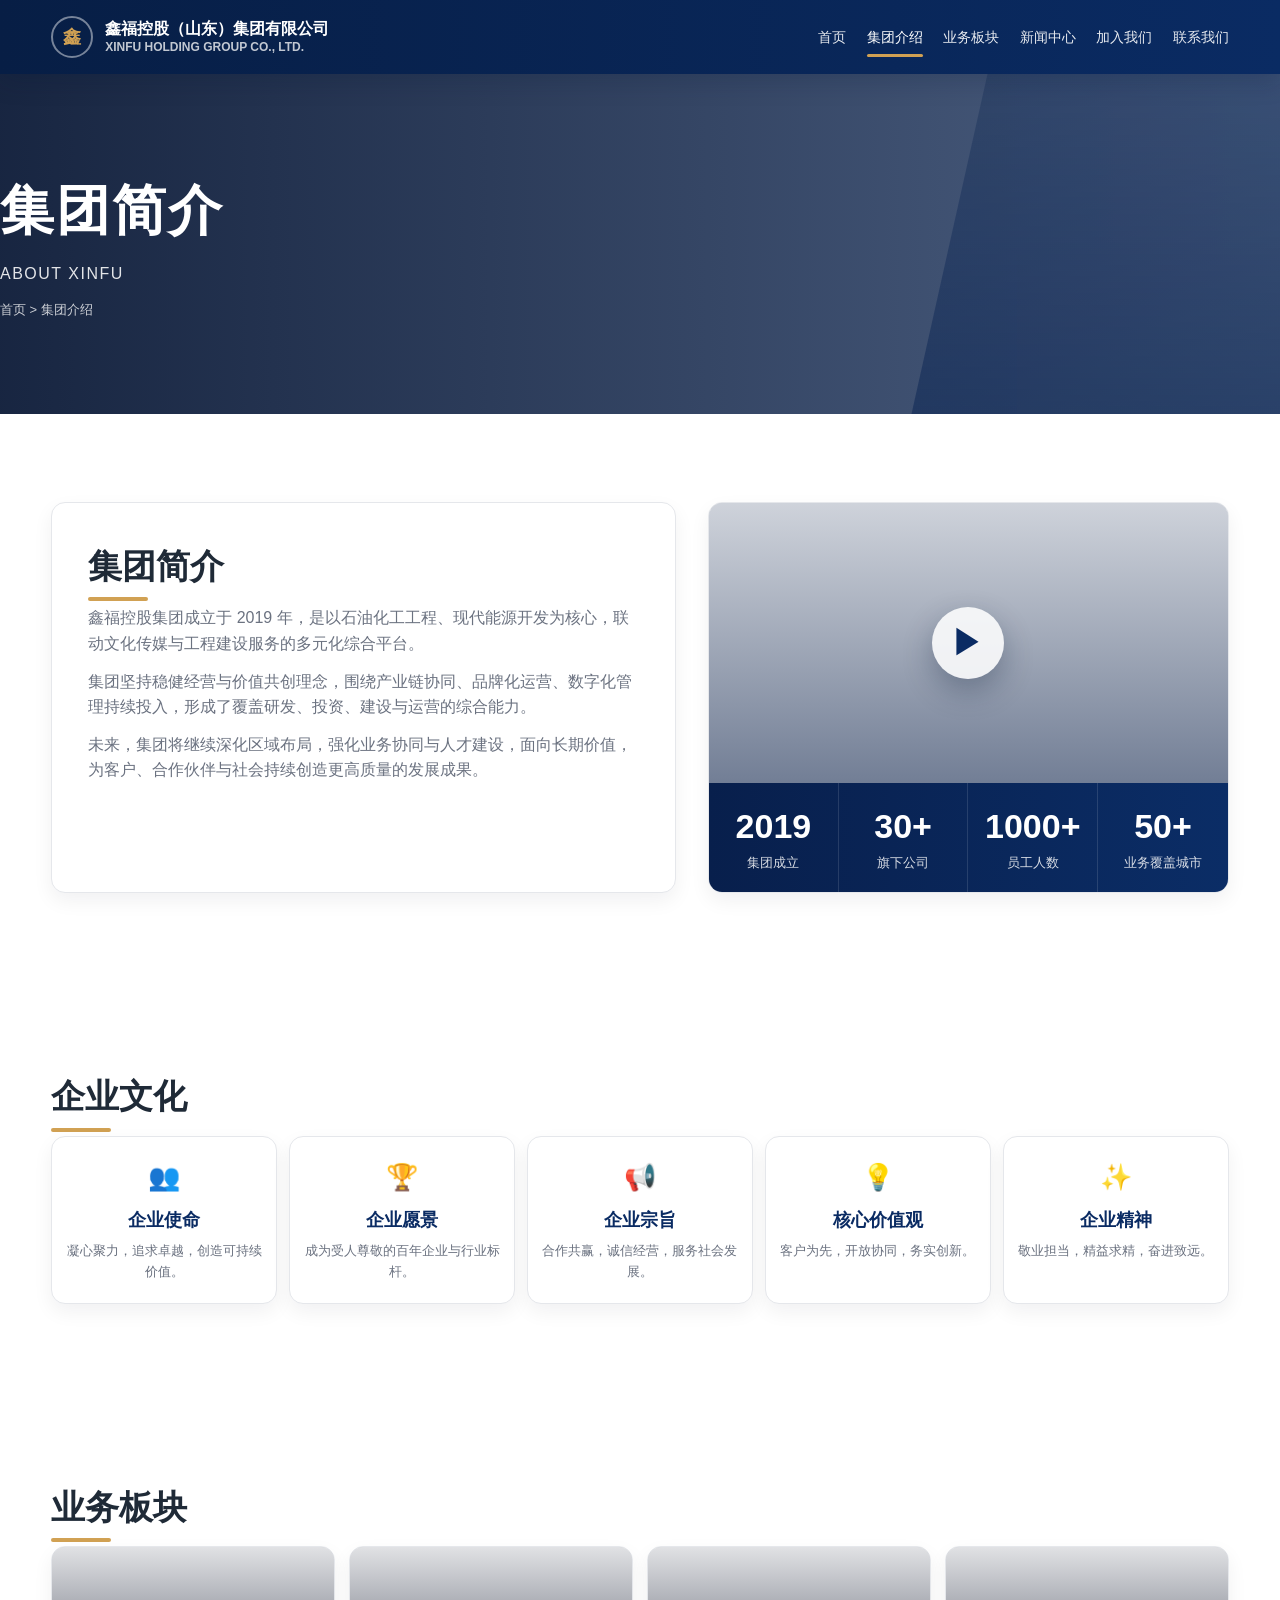
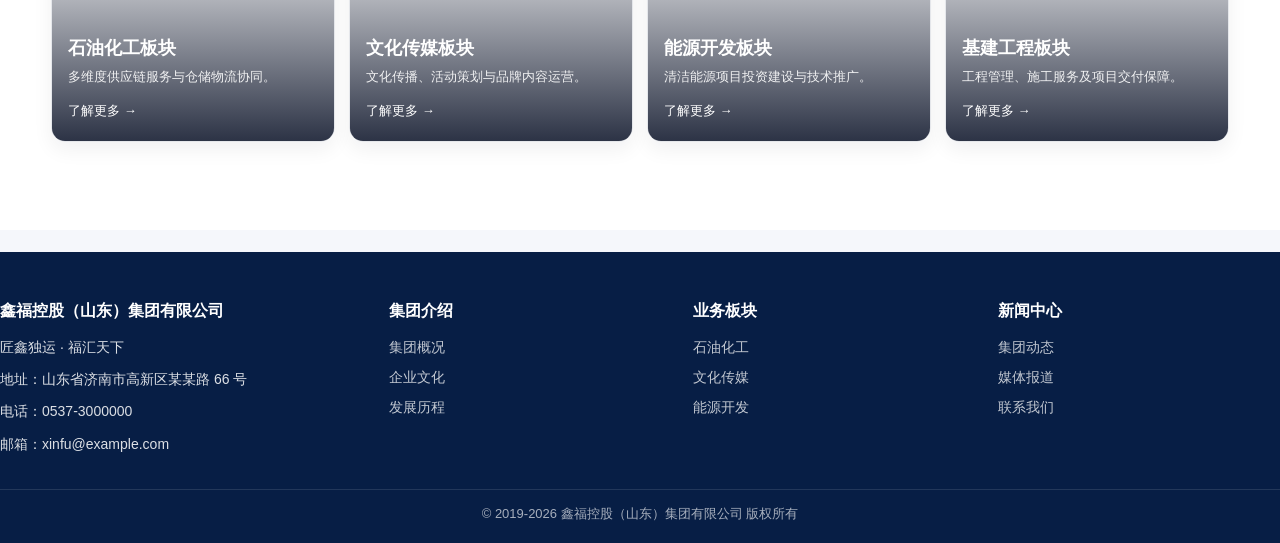
==== about.html @ ae6a4fbf "feat: add dedicated about page with responsive animations Co-authored-by: 15034068073 <15034068073@u" ====
<!DOCTYPE html>
<html lang="zh-CN">
  <head>
    <meta charset="UTF-8" />
    <meta name="viewport" content="width=device-width, initial-scale=1.0" />
    <title>集团介绍 - 鑫福控股（山东）集团有限公司</title>
    <meta
      name="description"
      content="鑫福控股集团介绍页面，包含集团简介、企业文化与业务板块展示。"
    />
    <link rel="stylesheet" href="./css/common.css" />
    <link rel="stylesheet" href="./css/about.css" />
  </head>
  <body>
    <header class="site-header">
      <div class="container header-inner">
        <a class="brand" href="./index.html">
          <div class="brand-mark">鑫</div>
          <div class="brand-text">
            鑫福控股（山东）集团有限公司
            <small>XINFU HOLDING GROUP CO., LTD.</small>
          </div>
        </a>
        <nav class="main-nav" aria-label="主导航">
          <ul>
            <li><a href="./index.html">首页</a></li>
            <li><a class="is-active" href="./about.html">集团介绍</a></li>
            <li><a href="./index.html#business">业务板块</a></li>
            <li><a href="./index.html#news">新闻中心</a></li>
            <li><a href="./index.html#contact">加入我们</a></li>
            <li><a href="./index.html#contact">联系我们</a></li>
          </ul>
        </nav>
      </div>
    </header>

    <main class="about-main">
      <section class="about-hero">
        <div class="container about-hero-inner">
          <h1>集团简介</h1>
          <p>ABOUT XINFU</p>
          <div class="breadcrumb">首页 &gt; 集团介绍</div>
        </div>
      </section>

      <section class="section">
        <div class="container about-profile">
          <article class="card about-copy reveal">
            <h2>集团简介</h2>
            <p>
              鑫福控股集团成立于 2019 年，是以石油化工工程、现代能源开发为核心，联动文化传媒与工程建设服务的多元化综合平台。
            </p>
            <p>
              集团坚持稳健经营与价值共创理念，围绕产业链协同、品牌化运营、数字化管理持续投入，形成了覆盖研发、投资、建设与运营的综合能力。
            </p>
            <p>
              未来，集团将继续深化区域布局，强化业务协同与人才建设，面向长期价值，为客户、合作伙伴与社会持续创造更高质量的发展成果。
            </p>
          </article>

          <aside class="card about-media reveal">
            <div class="video-panel">
              <button class="play-button" type="button" aria-label="播放视频">▶</button>
            </div>
            <ul class="profile-stats">
              <li>
                <strong data-counter="2019">0</strong>
                <span>集团成立</span>
              </li>
              <li>
                <strong data-counter="30" data-suffix="+">0</strong>
                <span>旗下公司</span>
              </li>
              <li>
                <strong data-counter="1000" data-suffix="+">0</strong>
                <span>员工人数</span>
              </li>
              <li>
                <strong data-counter="50" data-suffix="+">0</strong>
                <span>业务覆盖城市</span>
              </li>
            </ul>
          </aside>
        </div>
      </section>

      <section class="section">
        <div class="container">
          <h2 class="about-section-title reveal">企业文化</h2>
          <div class="culture-grid">
            <article class="card culture-item reveal">
              <div class="culture-icon">👥</div>
              <h3>企业使命</h3>
              <p>凝心聚力，追求卓越，创造可持续价值。</p>
            </article>
            <article class="card culture-item reveal">
              <div class="culture-icon">🏆</div>
              <h3>企业愿景</h3>
              <p>成为受人尊敬的百年企业与行业标杆。</p>
            </article>
            <article class="card culture-item reveal">
              <div class="culture-icon">📢</div>
              <h3>企业宗旨</h3>
              <p>合作共赢，诚信经营，服务社会发展。</p>
            </article>
            <article class="card culture-item reveal">
              <div class="culture-icon">💡</div>
              <h3>核心价值观</h3>
              <p>客户为先，开放协同，务实创新。</p>
            </article>
            <article class="card culture-item reveal">
              <div class="culture-icon">✨</div>
              <h3>企业精神</h3>
              <p>敬业担当，精益求精，奋进致远。</p>
            </article>
          </div>
        </div>
      </section>

      <section id="business" class="section">
        <div class="container">
          <h2 class="about-section-title reveal">业务板块</h2>
          <div class="about-business-grid">
            <article class="card about-business-card oil reveal">
              <div class="content">
                <h3>石油化工板块</h3>
                <p>多维度供应链服务与仓储物流协同。</p>
                <a href="#">了解更多 →</a>
              </div>
            </article>
            <article class="card about-business-card media reveal">
              <div class="content">
                <h3>文化传媒板块</h3>
                <p>文化传播、活动策划与品牌内容运营。</p>
                <a href="#">了解更多 →</a>
              </div>
            </article>
            <article class="card about-business-card energy reveal">
              <div class="content">
                <h3>能源开发板块</h3>
                <p>清洁能源项目投资建设与技术推广。</p>
                <a href="#">了解更多 →</a>
              </div>
            </article>
            <article class="card about-business-card bridge reveal">
              <div class="content">
                <h3>基建工程板块</h3>
                <p>工程管理、施工服务及项目交付保障。</p>
                <a href="#">了解更多 →</a>
              </div>
            </article>
          </div>
        </div>
      </section>
    </main>

    <footer id="contact" class="site-footer">
      <div class="container footer-top">
        <section class="footer-col footer-brand reveal">
          <h4>鑫福控股（山东）集团有限公司</h4>
          <p>匠鑫独运 · 福汇天下</p>
          <p>地址：山东省济南市高新区某某路 66 号</p>
          <p>电话：0537-3000000</p>
          <p>邮箱：xinfu@example.com</p>
        </section>
        <section class="footer-col reveal">
          <h4>集团介绍</h4>
          <a href="./about.html">集团概况</a>
          <a href="./about.html">企业文化</a>
          <a href="./about.html">发展历程</a>
        </section>
        <section class="footer-col reveal">
          <h4>业务板块</h4>
          <a href="#business">石油化工</a>
          <a href="#business">文化传媒</a>
          <a href="#business">能源开发</a>
        </section>
        <section class="footer-col reveal">
          <h4>新闻中心</h4>
          <a href="#">集团动态</a>
          <a href="#">媒体报道</a>
          <a href="#contact">联系我们</a>
        </section>
      </div>
      <div class="footer-bottom">© 2019-2026 鑫福控股（山东）集团有限公司 版权所有</div>
    </footer>

    <script src="./js/about.js"></script>
  </body>
</html>
---- css/common.css ----
:root {
  --primary: #0a2b63;
  --primary-dark: #071e45;
  --primary-light: #2457a8;
  --accent: #d1a153;
  --text-main: #1f2a37;
  --text-muted: #6b7280;
  --bg-page: #f5f7fb;
  --bg-card: #ffffff;
  --border-color: #e5e7eb;
}

*,
*::before,
*::after {
  box-sizing: border-box;
}

html,
body {
  margin: 0;
  padding: 0;
}

body {
  font-family: "Microsoft YaHei", "PingFang SC", "Helvetica Neue", Arial, sans-serif;
  color: var(--text-main);
  background: var(--bg-page);
  line-height: 1.6;
  overflow-x: hidden;
}

a {
  color: inherit;
  text-decoration: none;
}

img {
  max-width: 100%;
  display: block;
}

ul,
ol {
  margin: 0;
  padding: 0;
  list-style: none;
}

.container {
  width: 100%;
  margin: 0;
  padding-inline: clamp(16px, 4vw, 72px);
}

.site-header {
  background: linear-gradient(90deg, var(--primary-dark), var(--primary));
  color: #fff;
  position: sticky;
  top: 0;
  z-index: 20;
  box-shadow: 0 8px 24px rgba(5, 22, 52, 0.18);
}

.header-inner {
  min-height: 74px;
  display: flex;
  align-items: center;
  justify-content: space-between;
  gap: 20px;
}

.brand {
  display: flex;
  align-items: center;
  gap: 12px;
  font-weight: 700;
  white-space: nowrap;
}

.brand-mark {
  width: 42px;
  height: 42px;
  border-radius: 50%;
  border: 2px solid rgba(255, 255, 255, 0.45);
  display: grid;
  place-items: center;
  font-size: 18px;
  color: var(--accent);
}

.brand-text {
  line-height: 1.2;
}

.brand-text small {
  display: block;
  font-size: 12px;
  opacity: 0.75;
  margin-top: 2px;
}

.main-nav ul {
  display: flex;
  gap: clamp(12px, 1.6vw, 26px);
  align-items: center;
  font-size: 14px;
  flex-wrap: wrap;
  justify-content: flex-end;
}

.main-nav a {
  position: relative;
  padding: 8px 0;
  opacity: 0.9;
  transition: opacity 0.2s ease;
}

.main-nav a:hover,
.main-nav a.is-active {
  opacity: 1;
}

.main-nav a.is-active::after,
.main-nav a:hover::after {
  content: "";
  position: absolute;
  left: 0;
  right: 0;
  bottom: -4px;
  height: 3px;
  border-radius: 99px;
  background: var(--accent);
}

.section {
  padding: clamp(44px, 7vw, 88px) 0;
}

.section-header {
  text-align: center;
  margin-bottom: 32px;
}

.section-title {
  margin: 0;
  font-size: clamp(28px, 3vw, 40px);
  line-height: 1.15;
  letter-spacing: 2px;
}

.section-title span {
  color: var(--accent);
}

.section-subtitle {
  margin-top: 10px;
  color: var(--text-muted);
  font-size: 14px;
}

.section-shell {
  width: 100%;
  border-radius: 16px;
  overflow: hidden;
}

.btn-primary {
  display: inline-flex;
  align-items: center;
  justify-content: center;
  min-width: 116px;
  height: 40px;
  padding: 0 18px;
  background: linear-gradient(90deg, var(--primary-dark), var(--primary));
  color: #fff;
  border-radius: 999px;
  border: 1px solid transparent;
  transition: transform 0.25s ease, box-shadow 0.25s ease, background 0.25s ease;
}

.btn-primary:hover {
  transform: translateY(-2px);
  box-shadow: 0 8px 20px rgba(7, 30, 69, 0.22);
  background: linear-gradient(90deg, var(--primary), var(--primary-light));
}

.card {
  background: var(--bg-card);
  border-radius: 14px;
  border: 1px solid var(--border-color);
  box-shadow: 0 8px 20px rgba(15, 23, 42, 0.06);
}

.reveal {
  opacity: 0;
  transform: translateY(24px);
  transition: opacity 0.6s ease, transform 0.6s ease;
}

.reveal.in-view {
  opacity: 1;
  transform: translateY(0);
}

.site-footer {
  background: var(--primary-dark);
  color: rgba(255, 255, 255, 0.86);
  margin-top: 22px;
}

.footer-top {
  padding: clamp(30px, 5vw, 46px) 0 24px;
  display: grid;
  grid-template-columns: 1.3fr 1fr 1fr 1fr;
  gap: 22px;
}

.footer-col h4 {
  margin: 0 0 12px;
  font-size: 16px;
  color: #fff;
}

.footer-col a {
  display: block;
  margin-bottom: 8px;
  font-size: 14px;
  opacity: 0.88;
  transition: opacity 0.2s ease, color 0.2s ease;
}

.footer-col a:hover {
  opacity: 1;
  color: #fff;
}

.footer-brand p {
  margin: 0 0 10px;
  font-size: 14px;
}

.footer-bottom {
  border-top: 1px solid rgba(255, 255, 255, 0.15);
  padding: 14px 0 18px;
  text-align: center;
  font-size: 13px;
  opacity: 0.75;
}

@media (max-width: 1080px) {
  .header-inner {
    padding: 8px 0;
  }

  .main-nav ul {
    gap: 12px;
    font-size: 14px;
  }

  .footer-top {
    grid-template-columns: 1fr 1fr;
  }
}

@media (max-width: 760px) {
  .header-inner {
    flex-direction: column;
    justify-content: center;
    padding: 14px 0;
    gap: 10px;
  }

  .main-nav ul {
    flex-wrap: wrap;
    justify-content: center;
  }

  .section {
    padding: 44px 0;
  }

  .footer-top {
    grid-template-columns: 1fr;
    gap: 16px;
  }

  .brand {
    white-space: normal;
  }
}
---- css/about.css ----
.about-hero {
  position: relative;
  color: #fff;
  min-height: clamp(260px, 40vw, 340px);
  display: flex;
  align-items: center;
  overflow: hidden;
  background:
    linear-gradient(90deg, rgba(4, 19, 49, 0.92), rgba(8, 35, 82, 0.72)),
    url("https://images.unsplash.com/photo-1477959858617-67f85cf4f1df?auto=format&fit=crop&w=1800&q=80")
      center / cover no-repeat;
}

.about-hero::after {
  content: "";
  position: absolute;
  right: -100px;
  bottom: -80px;
  width: min(38vw, 520px);
  height: min(34vw, 460px);
  background:
    linear-gradient(180deg, rgba(8, 35, 82, 0.28), rgba(8, 35, 82, 0.58)),
    url("https://images.unsplash.com/photo-1486406146926-c627a92ad1ab?auto=format&fit=crop&w=1000&q=80")
      center / cover no-repeat;
  clip-path: polygon(20% 0, 100% 0, 100% 100%, 0 100%);
  border-radius: 18px 0 0 0;
  opacity: 0.96;
}

.about-hero-inner {
  position: relative;
  z-index: 1;
  padding: 24px 0;
}

.about-hero h1 {
  margin: 0;
  font-size: clamp(34px, 4.2vw, 56px);
  letter-spacing: 2px;
}

.about-hero p {
  margin: 8px 0 0;
  opacity: 0.88;
  letter-spacing: 1.5px;
}

.breadcrumb {
  margin-top: 14px;
  font-size: 13px;
  opacity: 0.78;
}

.about-main {
  background: #fff;
}

.about-profile {
  display: grid;
  grid-template-columns: 1.2fr 1fr;
  gap: clamp(16px, 2.8vw, 32px);
}

.about-copy {
  padding: clamp(20px, 3vw, 36px);
}

.about-copy h2,
.about-section-title {
  margin: 0 0 12px;
  font-size: clamp(26px, 3vw, 34px);
  position: relative;
  display: inline-block;
}

.about-copy h2::after,
.about-section-title::after {
  content: "";
  position: absolute;
  left: 0;
  bottom: -8px;
  width: 60px;
  height: 4px;
  background: var(--accent);
  border-radius: 99px;
}

.about-copy p {
  margin: 0 0 12px;
  color: var(--text-muted);
}

.about-media {
  overflow: hidden;
  display: grid;
  grid-template-rows: 1fr auto;
}

.video-panel {
  min-height: 280px;
  position: relative;
  background:
    linear-gradient(180deg, rgba(12, 33, 73, 0.2), rgba(12, 33, 73, 0.58)),
    url("https://images.unsplash.com/photo-1477959858617-67f85cf4f1df?auto=format&fit=crop&w=1500&q=80")
      center / cover no-repeat;
}

.play-button {
  position: absolute;
  inset: 50% auto auto 50%;
  transform: translate(-50%, -50%);
  width: 72px;
  height: 72px;
  border: none;
  border-radius: 50%;
  background: rgba(255, 255, 255, 0.86);
  color: var(--primary);
  font-size: 34px;
  display: grid;
  place-items: center;
  cursor: pointer;
  box-shadow: 0 12px 30px rgba(9, 25, 54, 0.3);
  transition: transform 0.25s ease;
}

.play-button:hover {
  transform: translate(-50%, -50%) scale(1.08);
}

.profile-stats {
  background: linear-gradient(90deg, #081f4c, #0b2d66);
  color: #fff;
  display: grid;
  grid-template-columns: repeat(4, minmax(0, 1fr));
}

.profile-stats li {
  padding: 16px 10px 18px;
  text-align: center;
  border-right: 1px solid rgba(255, 255, 255, 0.12);
}

.profile-stats li:last-child {
  border-right: none;
}

.profile-stats strong {
  display: block;
  font-size: clamp(24px, 3vw, 34px);
}

.profile-stats span {
  display: block;
  font-size: 13px;
  opacity: 0.84;
}

.culture-grid {
  display: grid;
  grid-template-columns: repeat(5, minmax(0, 1fr));
  gap: 12px;
}

.culture-item {
  padding: 20px 14px;
  text-align: center;
  transition: transform 0.25s ease, box-shadow 0.25s ease;
}

.culture-item:hover {
  transform: translateY(-5px);
  box-shadow: 0 14px 24px rgba(15, 23, 42, 0.12);
}

.culture-icon {
  font-size: 26px;
  margin-bottom: 8px;
}

.culture-item h3 {
  margin: 0 0 6px;
  font-size: 18px;
  color: var(--primary);
}

.culture-item p {
  margin: 0;
  font-size: 13px;
  color: var(--text-muted);
}

.about-business-grid {
  display: grid;
  grid-template-columns: repeat(4, minmax(0, 1fr));
  gap: 14px;
}

.about-business-card {
  position: relative;
  overflow: hidden;
  color: #fff;
  min-height: 196px;
  display: flex;
  align-items: flex-end;
  transition: transform 0.3s ease, box-shadow 0.3s ease;
}

.about-business-card::before {
  content: "";
  position: absolute;
  inset: 0;
  background: linear-gradient(180deg, rgba(4, 12, 34, 0.12), rgba(4, 12, 34, 0.84));
}

.about-business-card .content {
  position: relative;
  z-index: 1;
  padding: 18px 16px;
}

.about-business-card h3 {
  margin: 0 0 4px;
  font-size: 18px;
}

.about-business-card p {
  margin: 0 0 10px;
  font-size: 13px;
  opacity: 0.9;
}

.about-business-card a {
  font-size: 13px;
  color: #fff;
}

.about-business-card:hover {
  transform: translateY(-6px);
  box-shadow: 0 18px 30px rgba(11, 22, 43, 0.2);
}

.about-business-card.oil {
  background: url("https://images.unsplash.com/photo-1473448912268-2022ce9509d8?auto=format&fit=crop&w=900&q=80")
    center / cover no-repeat;
}

.about-business-card.media {
  background: url("https://images.unsplash.com/photo-1536240478700-b869070f9279?auto=format&fit=crop&w=900&q=80")
    center / cover no-repeat;
}

.about-business-card.energy {
  background: url("https://images.unsplash.com/photo-1473341304170-971dccb5ac1e?auto=format&fit=crop&w=900&q=80")
    center / cover no-repeat;
}

.about-business-card.bridge {
  background: url("https://images.unsplash.com/photo-1590490359683-658d3d23f972?auto=format&fit=crop&w=900&q=80")
    center / cover no-repeat;
}

@media (max-width: 1150px) {
  .culture-grid {
    grid-template-columns: repeat(3, minmax(0, 1fr));
  }

  .about-business-grid {
    grid-template-columns: repeat(2, minmax(0, 1fr));
  }
}

@media (max-width: 900px) {
  .about-profile {
    grid-template-columns: 1fr;
  }

  .about-hero::after {
    width: 42vw;
    opacity: 0.65;
  }
}

@media (max-width: 720px) {
  .about-hero {
    min-height: 220px;
  }

  .about-hero::after {
    display: none;
  }

  .profile-stats {
    grid-template-columns: repeat(2, minmax(0, 1fr));
  }

  .culture-grid {
    grid-template-columns: 1fr;
  }

  .about-business-grid {
    grid-template-columns: 1fr;
  }
}
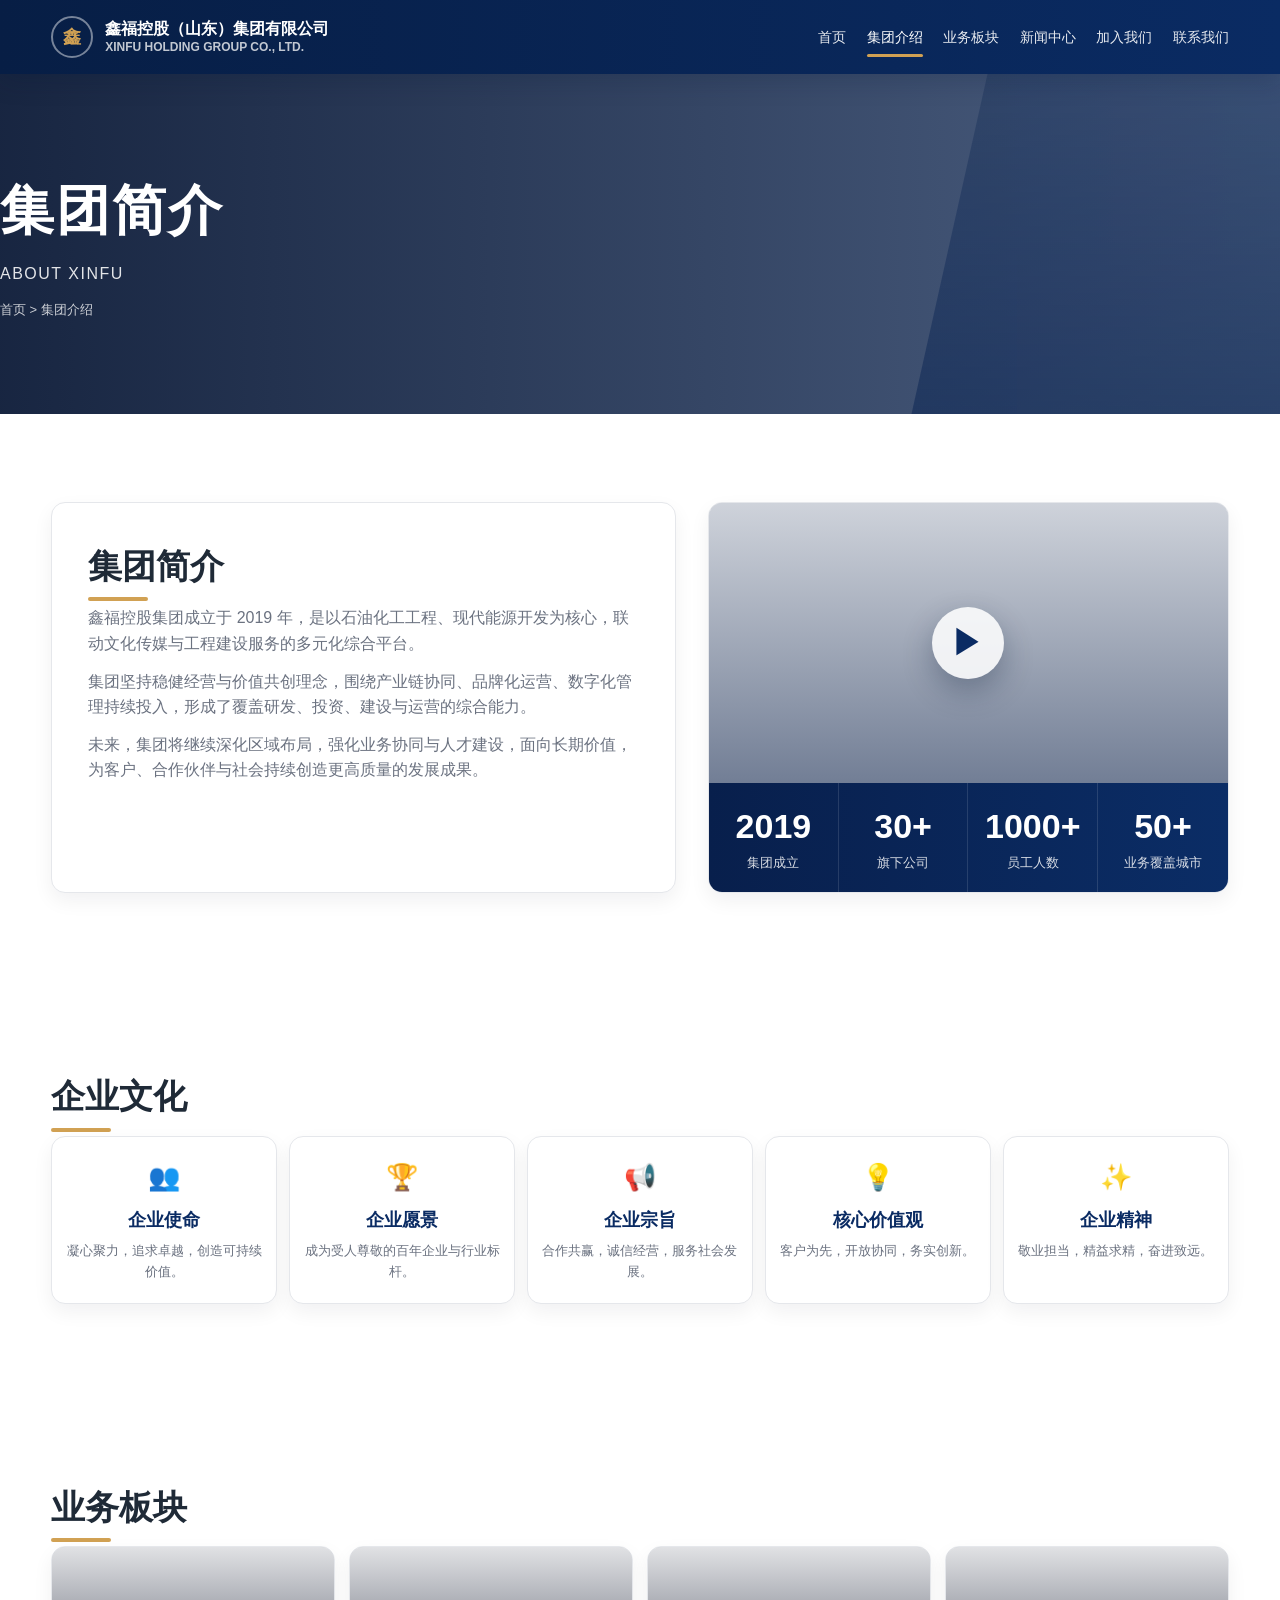
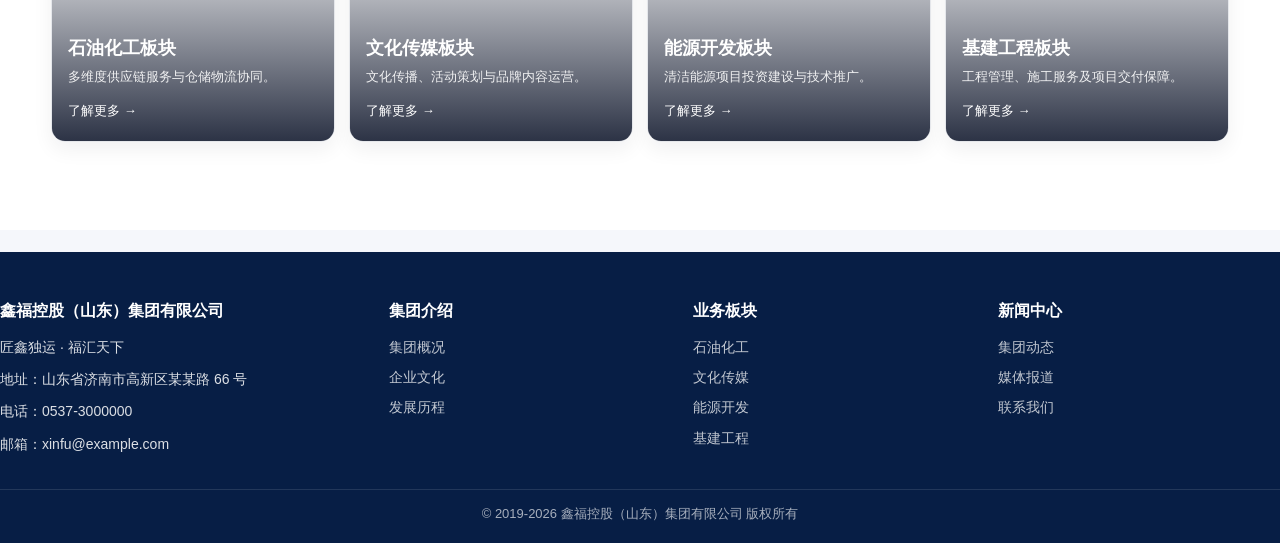
==== commit bb3bb0ba: "feat: add dedicated construction engineering page Co-authored-by: 15034068073 <15034068073@users.nor" ====
--- a/about.html
+++ b/about.html
@@ -25,10 +25,10 @@
           <ul>
             <li><a href="./index.html">首页</a></li>
             <li><a class="is-active" href="./about.html">集团介绍</a></li>
-            <li><a href="./index.html#business">业务板块</a></li>
-            <li><a href="./index.html#news">新闻中心</a></li>
-            <li><a href="./index.html#contact">加入我们</a></li>
-            <li><a href="./index.html#contact">联系我们</a></li>
+            <li><a href="./business.html">业务板块</a></li>
+            <li><a href="./news.html">新闻中心</a></li>
+            <li><a href="./contact.html">加入我们</a></li>
+            <li><a href="./contact.html">联系我们</a></li>
           </ul>
         </nav>
       </div>
@@ -125,28 +125,28 @@
               <div class="content">
                 <h3>石油化工板块</h3>
                 <p>多维度供应链服务与仓储物流协同。</p>
-                <a href="#">了解更多 →</a>
+                <a href="./business.html">了解更多 →</a>
               </div>
             </article>
             <article class="card about-business-card media reveal">
               <div class="content">
                 <h3>文化传媒板块</h3>
                 <p>文化传播、活动策划与品牌内容运营。</p>
-                <a href="#">了解更多 →</a>
+                <a href="./media.html">了解更多 →</a>
               </div>
             </article>
             <article class="card about-business-card energy reveal">
               <div class="content">
                 <h3>能源开发板块</h3>
                 <p>清洁能源项目投资建设与技术推广。</p>
-                <a href="#">了解更多 →</a>
+                <a href="./energy.html">了解更多 →</a>
               </div>
             </article>
             <article class="card about-business-card bridge reveal">
               <div class="content">
                 <h3>基建工程板块</h3>
                 <p>工程管理、施工服务及项目交付保障。</p>
-                <a href="#">了解更多 →</a>
+                <a href="./construction.html">了解更多 →</a>
               </div>
             </article>
           </div>
@@ -171,15 +171,16 @@
         </section>
         <section class="footer-col reveal">
           <h4>业务板块</h4>
-          <a href="#business">石油化工</a>
-          <a href="#business">文化传媒</a>
-          <a href="#business">能源开发</a>
+          <a href="./business.html">石油化工</a>
+          <a href="./media.html">文化传媒</a>
+          <a href="./energy.html">能源开发</a>
+          <a href="./construction.html">基建工程</a>
         </section>
         <section class="footer-col reveal">
           <h4>新闻中心</h4>
-          <a href="#">集团动态</a>
-          <a href="#">媒体报道</a>
-          <a href="#contact">联系我们</a>
+          <a href="./news.html">集团动态</a>
+          <a href="./news.html">媒体报道</a>
+          <a href="./contact.html">联系我们</a>
         </section>
       </div>
       <div class="footer-bottom">© 2019-2026 鑫福控股（山东）集团有限公司 版权所有</div>
